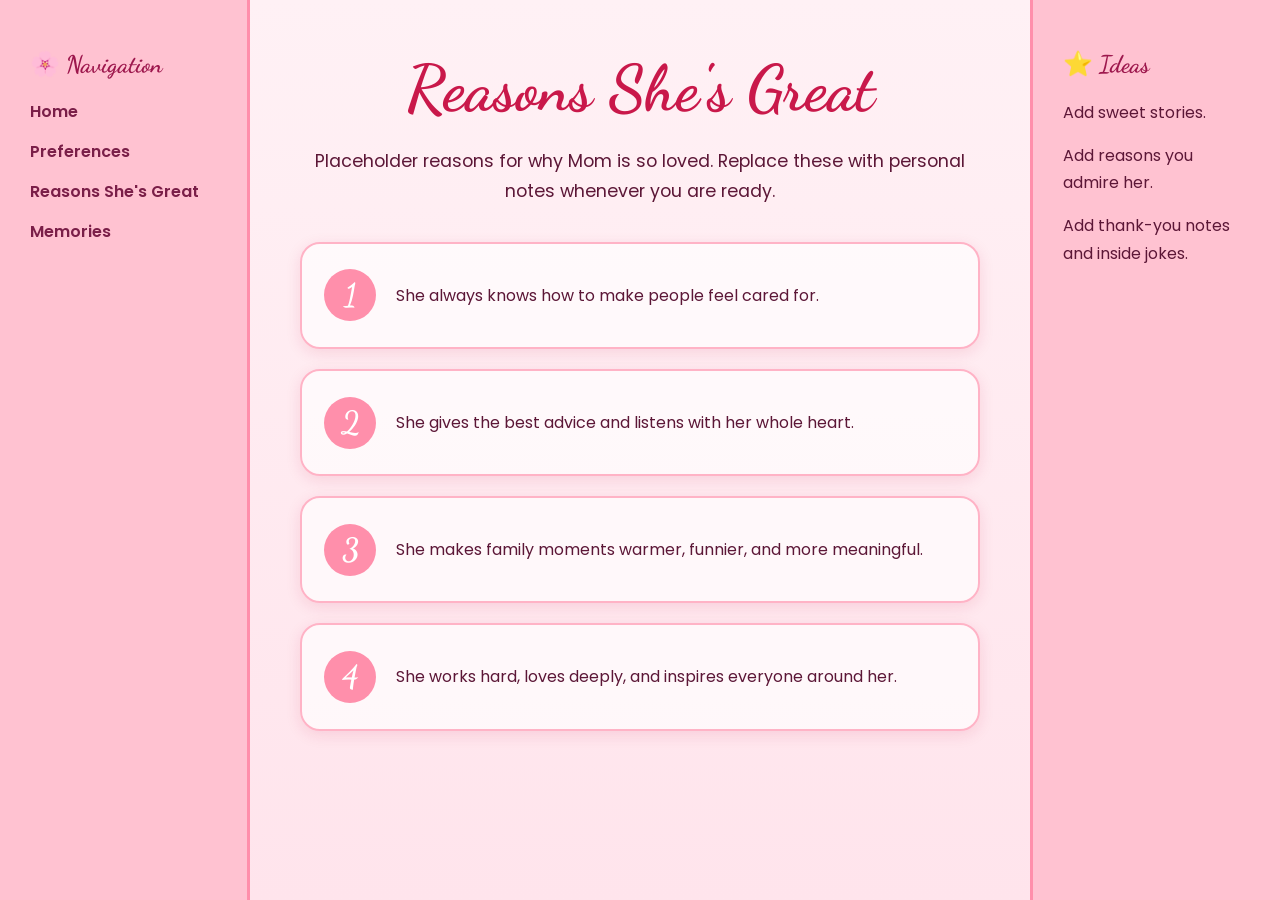
==== greatest-mom.html @ a55c84b8 "way better styling, more pages" ====
<!DOCTYPE html>
<html lang="en">

<head>
    <meta charset="UTF-8">
    <meta name="viewport" content="width=device-width, initial-scale=1.0">
    <title>Reasons She's Great</title>

    <link rel="stylesheet" href="style.css">

    <link rel="preconnect" href="https://fonts.googleapis.com">
    <link rel="preconnect" href="https://fonts.gstatic.com" crossorigin>
    <link href="https://fonts.googleapis.com/css2?family=Dancing+Script:wght@700&family=Poppins:wght@300;400;600&display=swap" rel="stylesheet">
</head>

<body>

<div class="layout">

    <aside class="left-sidebar">
        <h2>🌸 Navigation</h2>

        <nav class="site-nav">
            <a href="index.html">Home</a>
            <a href="preferences.html">Preferences</a>
            <a href="greatest-mom.html">Reasons She's Great</a>
            <a href="memories.html">Memories</a>
        </nav>
    </aside>

    <main class="content">
        <h1>Reasons She's Great</h1>

        <p class="intro">
            Placeholder reasons for why Mom is so loved. Replace these with personal notes whenever you are ready.
        </p>

        <section class="numbered-list" aria-label="Reasons Mom is great">
            <article class="reason-card">
                <span>1</span>
                <p>She always knows how to make people feel cared for.</p>
            </article>

            <article class="reason-card">
                <span>2</span>
                <p>She gives the best advice and listens with her whole heart.</p>
            </article>

            <article class="reason-card">
                <span>3</span>
                <p>She makes family moments warmer, funnier, and more meaningful.</p>
            </article>

            <article class="reason-card">
                <span>4</span>
                <p>She works hard, loves deeply, and inspires everyone around her.</p>
            </article>
        </section>
    </main>

    <aside class="right-sidebar">
        <h2>⭐ Ideas</h2>

        <p>Add sweet stories.</p>
        <p>Add reasons you admire her.</p>
        <p>Add thank-you notes and inside jokes.</p>
    </aside>

</div>

</body>
</html>
---- style.css ----
body {
    margin: 0;
    font-family: 'Poppins', sans-serif;
    color: #5c1737;
    background: linear-gradient(to bottom, #fff1f5, #ffe4ec);
    overflow: hidden;
}

/* ENTIRE PAGE */
.layout {
    display: flex;
    height: 100vh;
    overflow: hidden;
}

/* BOTH SIDEBARS */
.left-sidebar,
.right-sidebar {
    width: 250px;
    height: 100vh;
    flex-shrink: 0;
    background: #ffc2d1;
    padding: 30px;
    box-sizing: border-box;
    overflow-y: auto;
}

/* LEFT BAR */
.left-sidebar {
    border-right: 3px solid #ff8fab;
}

/* RIGHT BAR */
.right-sidebar {
    border-left: 3px solid #ff8fab;
}

/* CENTER CONTENT */
.content {
    flex: 1;
    height: 100vh;
    padding: 50px;
    text-align: center;
    box-sizing: border-box;
    overflow-y: auto;
}

/* TITLE */
h1 {
    margin: 0 0 20px;
    font-family: 'Dancing Script', cursive;
    font-size: 4rem;
    color: #c9184a;
    text-align: center;
}

/* SIDEBAR AND SECTION TITLES */
h2 {
    font-family: 'Dancing Script', cursive;
    color: #9d174d;
}

/* INTRO TEXT */
.intro {
    max-width: 720px;
    margin: 0 auto 25px;
    font-size: 1.1rem;
    line-height: 1.7;
}

/* LINKS */
.site-nav a,
.left-sidebar a {
    display: block;
    margin: 15px 0;
    text-decoration: none;
    color: #7a1e48;
    font-weight: 600;
    transition: 0.2s;
}

.site-nav a:hover,
.left-sidebar a:hover {
    color: white;
    transform: translateX(5px);
}

/* IMAGE */
img {
    max-width: 100%;
    border-radius: 20px;
    margin-top: 20px;
    box-shadow: 0 4px 15px rgba(0,0,0,0.15);
}

/* PLACEHOLDER CONTENT */
.placeholder-section,
.card,
.reason-card {
    background: rgba(255, 255, 255, 0.7);
    border: 2px solid #ffb3c6;
    border-radius: 20px;
    box-shadow: 0 4px 15px rgba(201, 24, 74, 0.12);
}

.placeholder-section {
    max-width: 850px;
    margin: 35px auto 0;
    padding: 30px;
    text-align: left;
}

.placeholder-section h2 {
    margin-top: 0;
    text-align: center;
    font-size: 2.5rem;
}

.placeholder-section p,
.card p,
.reason-card p,
.right-sidebar p {
    line-height: 1.7;
}

.card-grid {
    display: grid;
    grid-template-columns: repeat(auto-fit, minmax(230px, 1fr));
    gap: 22px;
    max-width: 900px;
    margin: 35px auto 0;
}

.card {
    padding: 24px;
}

.card h2 {
    margin-top: 0;
    font-size: 2rem;
}

.numbered-list {
    display: grid;
    gap: 20px;
    max-width: 820px;
    margin: 35px auto 0;
}

.reason-card {
    display: flex;
    align-items: center;
    gap: 20px;
    padding: 22px;
    text-align: left;
}

.reason-card span {
    display: grid;
    width: 52px;
    height: 52px;
    flex-shrink: 0;
    place-items: center;
    border-radius: 50%;
    background: #ff8fab;
    color: white;
    font-family: 'Dancing Script', cursive;
    font-size: 2rem;
    font-weight: 700;
}

@media (max-width: 850px) {
    body {
        overflow: auto;
    }

    .layout {
        display: block;
        height: auto;
        overflow: visible;
    }

    .left-sidebar,
    .right-sidebar,
    .content {
        width: 100%;
        height: auto;
    }

    .left-sidebar,
    .right-sidebar {
        border: 0;
    }

    .content {
        overflow: visible;
        padding: 35px 20px;
    }

    h1 {
        font-size: 3rem;
    }
}
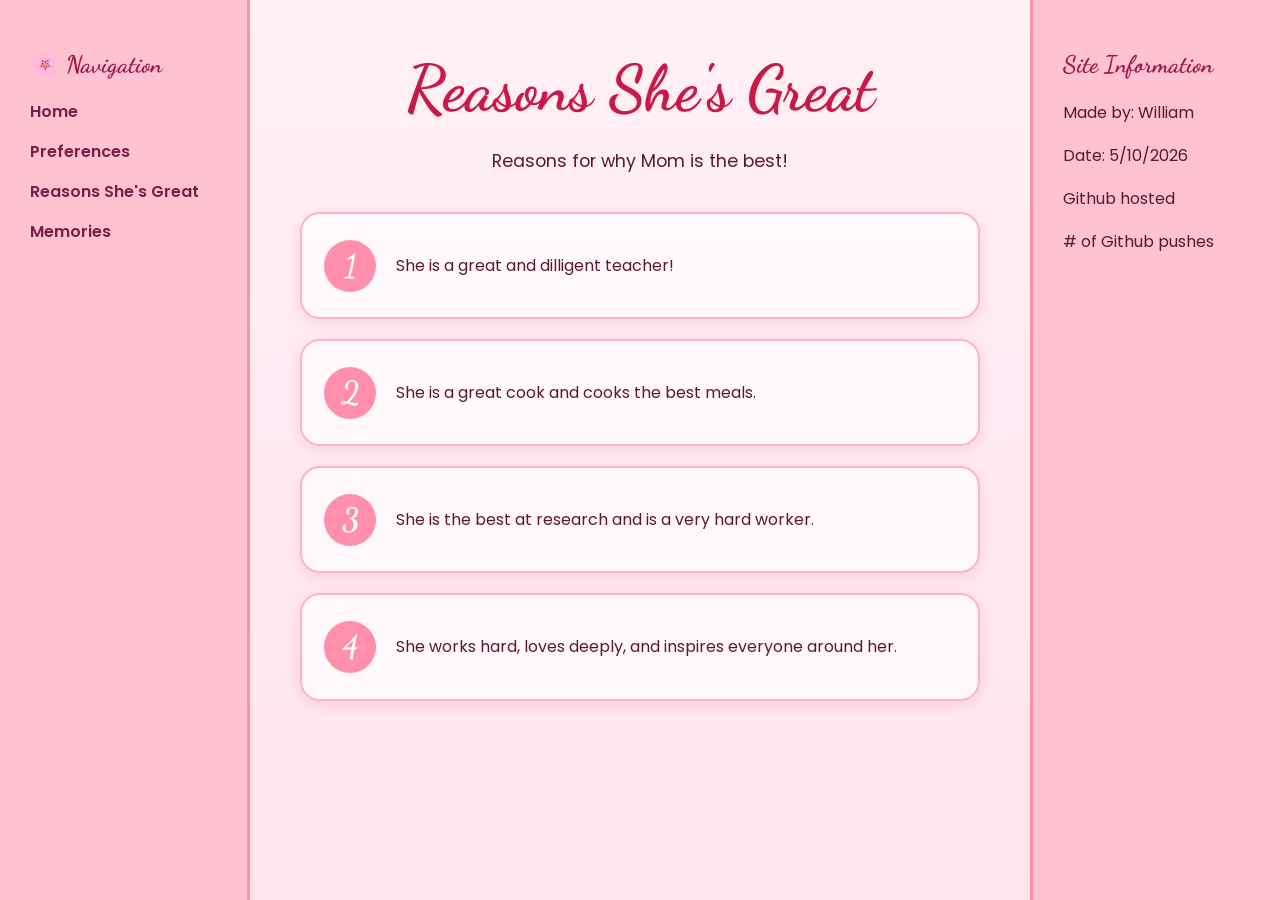
==== commit 313e065f: "more content, sidebar stuff" ====
--- a/greatest-mom.html
+++ b/greatest-mom.html
@@ -32,23 +32,23 @@
         <h1>Reasons She's Great</h1>
 
         <p class="intro">
-            Placeholder reasons for why Mom is so loved. Replace these with personal notes whenever you are ready.
+            Reasons for why Mom is the best!
         </p>
 
         <section class="numbered-list" aria-label="Reasons Mom is great">
             <article class="reason-card">
                 <span>1</span>
-                <p>She always knows how to make people feel cared for.</p>
+                <p>She is a great and dilligent teacher! </p>
             </article>
 
             <article class="reason-card">
                 <span>2</span>
-                <p>She gives the best advice and listens with her whole heart.</p>
+                <p>She is a great cook and cooks the best meals.</p>
             </article>
 
             <article class="reason-card">
                 <span>3</span>
-                <p>She makes family moments warmer, funnier, and more meaningful.</p>
+                <p>She is the best at research and is a very hard worker.</p>
             </article>
 
             <article class="reason-card">
@@ -59,11 +59,17 @@
     </main>
 
     <aside class="right-sidebar">
-        <h2>⭐ Ideas</h2>
 
-        <p>Add sweet stories.</p>
-        <p>Add reasons you admire her.</p>
-        <p>Add thank-you notes and inside jokes.</p>
+        <h2>Site Information</h2>
+
+        <p>Made by: William</p>
+
+        <p>Date: 5/10/2026</p>
+
+        <p>Github hosted</p>
+
+        <p># of Github pushes</p>
+
     </aside>
 
 </div>
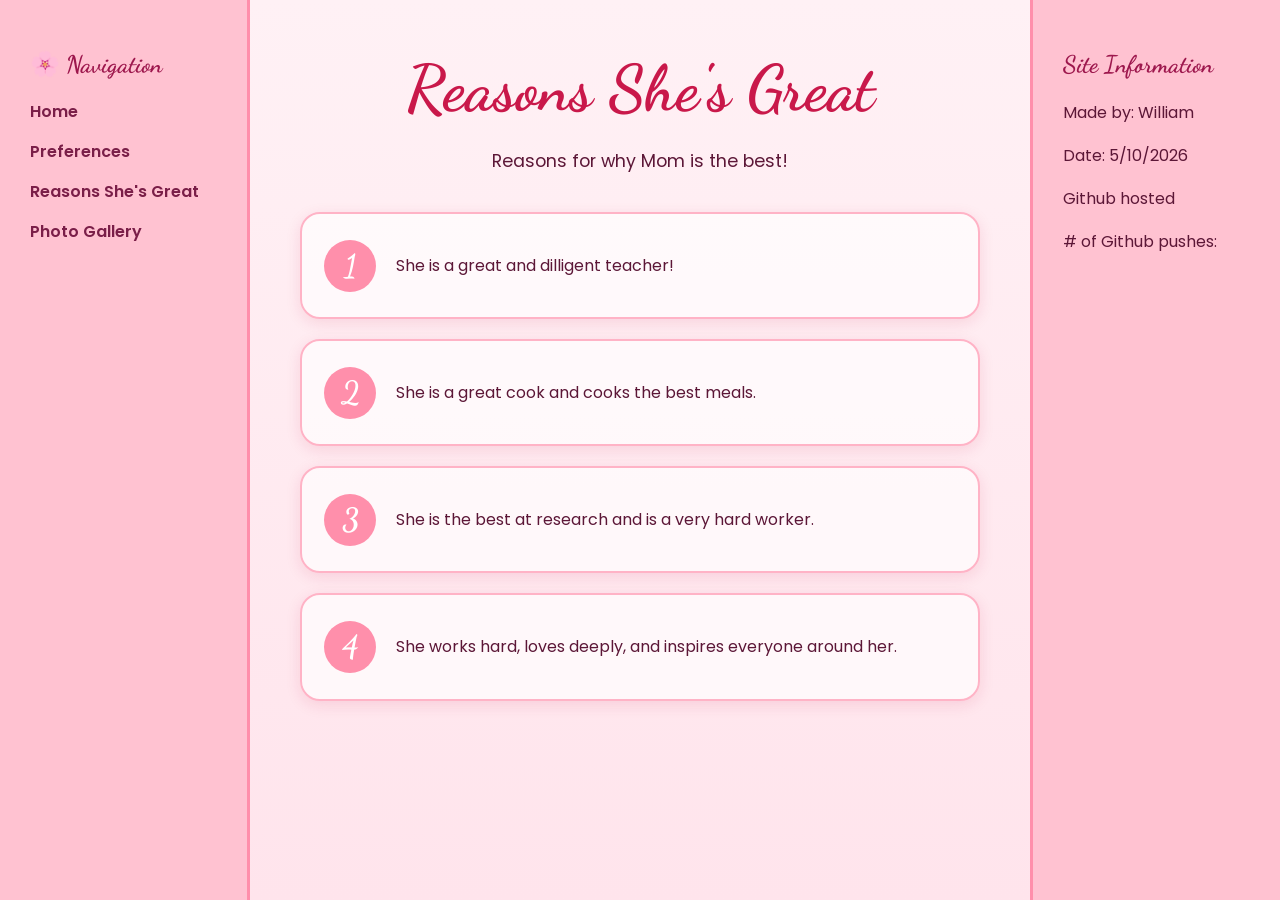
==== commit f403c862: "more stuff added, i forgot u can read the changes vro. Oh yea, added variable, changed name, and stu" ====
--- a/greatest-mom.html
+++ b/greatest-mom.html
@@ -7,7 +7,7 @@
     <title>Reasons She's Great</title>
 
     <link rel="stylesheet" href="style.css">
-
+    <script src="script.js" defer></script>
     <link rel="preconnect" href="https://fonts.googleapis.com">
     <link rel="preconnect" href="https://fonts.gstatic.com" crossorigin>
     <link href="https://fonts.googleapis.com/css2?family=Dancing+Script:wght@700&family=Poppins:wght@300;400;600&display=swap" rel="stylesheet">
@@ -24,7 +24,7 @@
             <a href="index.html">Home</a>
             <a href="preferences.html">Preferences</a>
             <a href="greatest-mom.html">Reasons She's Great</a>
-            <a href="memories.html">Memories</a>
+            <a href="memories.html">Photo Gallery</a>
         </nav>
     </aside>
 
@@ -68,7 +68,7 @@
 
         <p>Github hosted</p>
 
-        <p># of Github pushes</p>
+        <p># of Github pushes: <span class="github-push-count"></span></p>
 
     </aside>
 
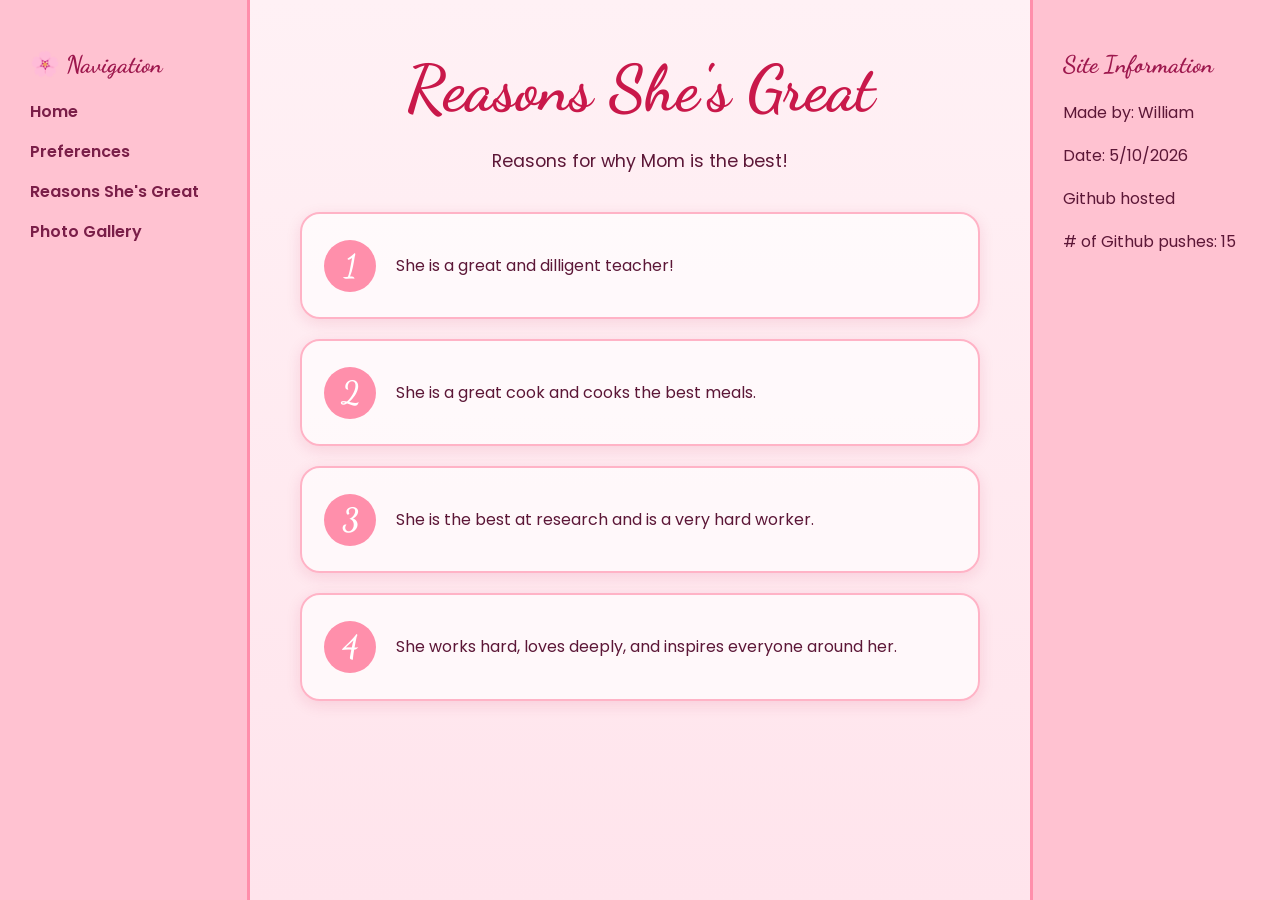
==== commit 747df263: "Now final, changed heic to jpg, fixed text" ====
--- a/greatest-mom.html
+++ b/greatest-mom.html
@@ -7,7 +7,7 @@
     <title>Reasons She's Great</title>
 
     <link rel="stylesheet" href="style.css">
-    <script src="script.js" defer></script>
+    <script src="scripts.js" defer></script>
     <link rel="preconnect" href="https://fonts.googleapis.com">
     <link rel="preconnect" href="https://fonts.gstatic.com" crossorigin>
     <link href="https://fonts.googleapis.com/css2?family=Dancing+Script:wght@700&family=Poppins:wght@300;400;600&display=swap" rel="stylesheet">
--- a/style.css
+++ b/style.css
@@ -200,4 +200,29 @@
     h1 {
         font-size: 3rem;
     }
+}
+
+/* EXTERNAL TEXT BLOCK */
+.external-message {
+    white-space: pre-wrap;
+    line-height: 1.8;
+}
+
+/* PHOTO GALLERY PAGE */
+.photo-gallery {
+    display: grid;
+    grid-template-columns: 1fr;
+    gap: 28px;
+    max-width: 850px;
+    margin: 35px auto 0;
+}
+
+.photo-gallery .card {
+    min-height: 260px;
+    padding: 36px;
+    text-align: left;
+}
+
+.photo-gallery .card h2 {
+    text-align: center;
 }
